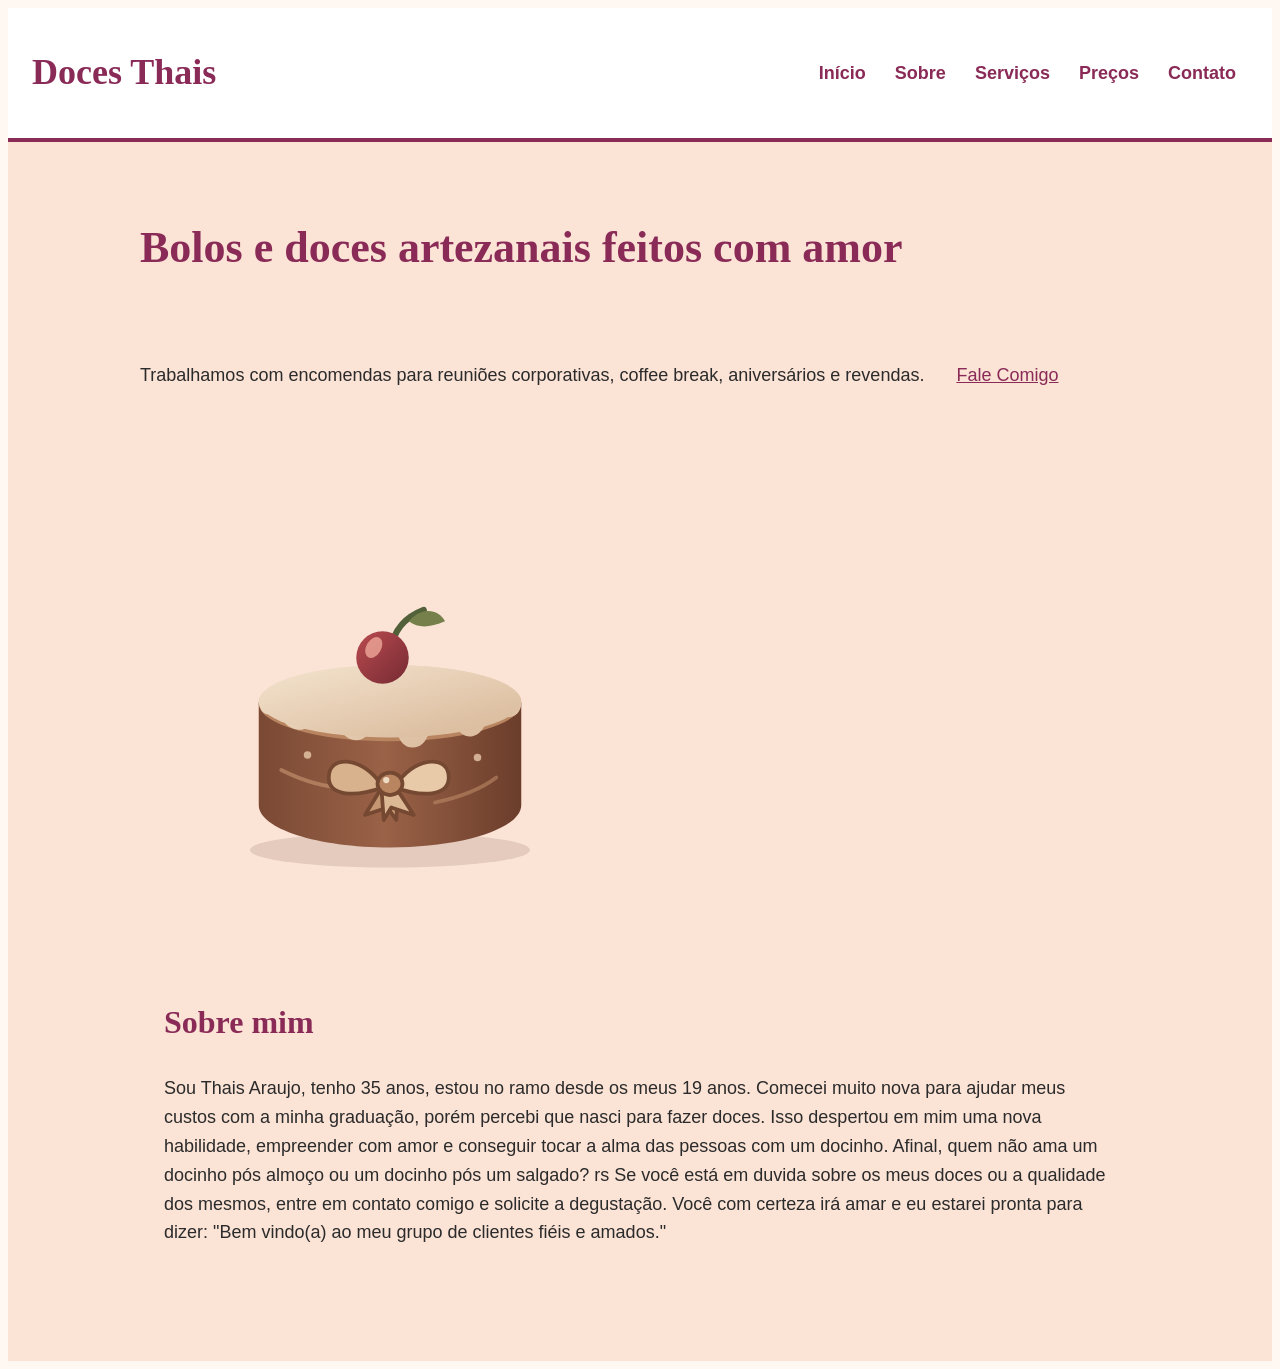
==== doces_Thais.html @ 459a383b "Criação do meu site de doces" ====
<!DOCTYPE html>
<html lang="pt-br">
<head>
    <meta charset="UTF-8">
    <meta name="viewport" content="width=device-width, initial-scale=1.0">
    <title>Document</title>
    <link rel="stylesheet"
    href="style2.css">
</head>
<body>
    <header>
        <h1>Doces Thais</h1>
        <nav>
            <a href="inicio">Início</a>
            <a href="sobre">Sobre</a>
            <a href="serviços">Serviços</a>
            <a href="preços">Preços</a>
            <a href="contato">Contato</a>

        </nav>
    </header>
    <main>
        <section id="inicio" class="banner">
            <div class="conteudo">
                <div class="banner-texto">
                </div>
                <h1>Bolos e doces artezanais feitos com amor</h1>
                <p>Trabalhamos com encomendas para reuniões corporativas, coffee break, aniversários e revendas.</p>
                <a class="botao" href="#contato">Fale Comigo</a>
                <div class="banner-imagem">
                    <img src="assets/bolo-marrom.svg" alt="Bolo Marrom" width="500" height="300" loading="lazy">
                    

<section id="sobre">
<div class="conteudo"></div>
<h2>Sobre mim</h2>
<p>
    Sou Thais Araujo, tenho 35 anos, estou no ramo desde os meus 19 anos. Comecei muito nova para ajudar meus custos com a minha graduação, porém percebi que nasci para fazer doces. Isso despertou em mim uma nova habilidade, empreender com amor e conseguir tocar a alma das pessoas com um docinho. Afinal, quem não ama um docinho pós almoço ou um docinho pós um salgado? rs Se você está em duvida sobre os meus doces ou a qualidade dos mesmos, entre em contato comigo e solicite a degustação. Você com certeza irá amar e eu estarei pronta para dizer: "Bem vindo(a) ao meu grupo de clientes fiéis e amados."
</p>
</section>  



                </div>
            </div>



        </section>



    </main>
</body>
</html>
---- style2.css ----
body {
            margin: 2;
            font-family: Arial, Helvetica, sans-serif;
            font-size: 18px;
            line-height: 1.6;
            color: #2b2b2b;
            background-color: #fff7f2;
        }

        h1, h2, h3, .logo {
            font-family: Georgia, "Times New Roman", serif;
            color: #8a2b57;
        }

        h2 {
            font-size: 32px;
            margin-top: 0;
        }

        a {
            color: #8a2b57;
        }

        img {
            max-width: 100%;   /* a imagem nunca passa da largura da tela */
            height: auto;
        }

        section {
            padding: 48px 24px;
        }

        /* guarda o conteúdo num bloco centralizado */
        .conteudo {
            max-width: 1000px;
            margin: 0 auto;
        }

        /* ---------- AULA 5: classes do topo e do banner ---------- */
        header {
            background-color: #ffffff;
            border-bottom: 4px solid #8a2b57;
            padding: 12px 24px;
            display: flex;
            flex-wrap: wrap;
            justify-content: space-between;
            align-items: center;
            gap: 8px;
        }

        .logo {
            font-size: 28px;
            font-weight: bold;
            margin: 0;
        }

        nav a {
            display: inline-block;
            padding: 8px 12px;
            text-decoration: none;
            font-weight: bold;
        }

        nav a:hover {
            background-color: #8a2b57;
            color: #ffffff;
        }

        .banner {
            background-color: #fbe3d6;
        }

        .banner .conteudo {
            display: flex;
            flex-wrap: wrap;
            align-items: center;
            gap: 32px;
        }

        .banner-texto {
            flex: 1 1 320px;
        }

        .banner-imagem {
            flex: 1 1 320px;
        }

        .banner h1 {
            font-size: 44px;
            line-height: 1.2;
            margin-top: 0;
        }
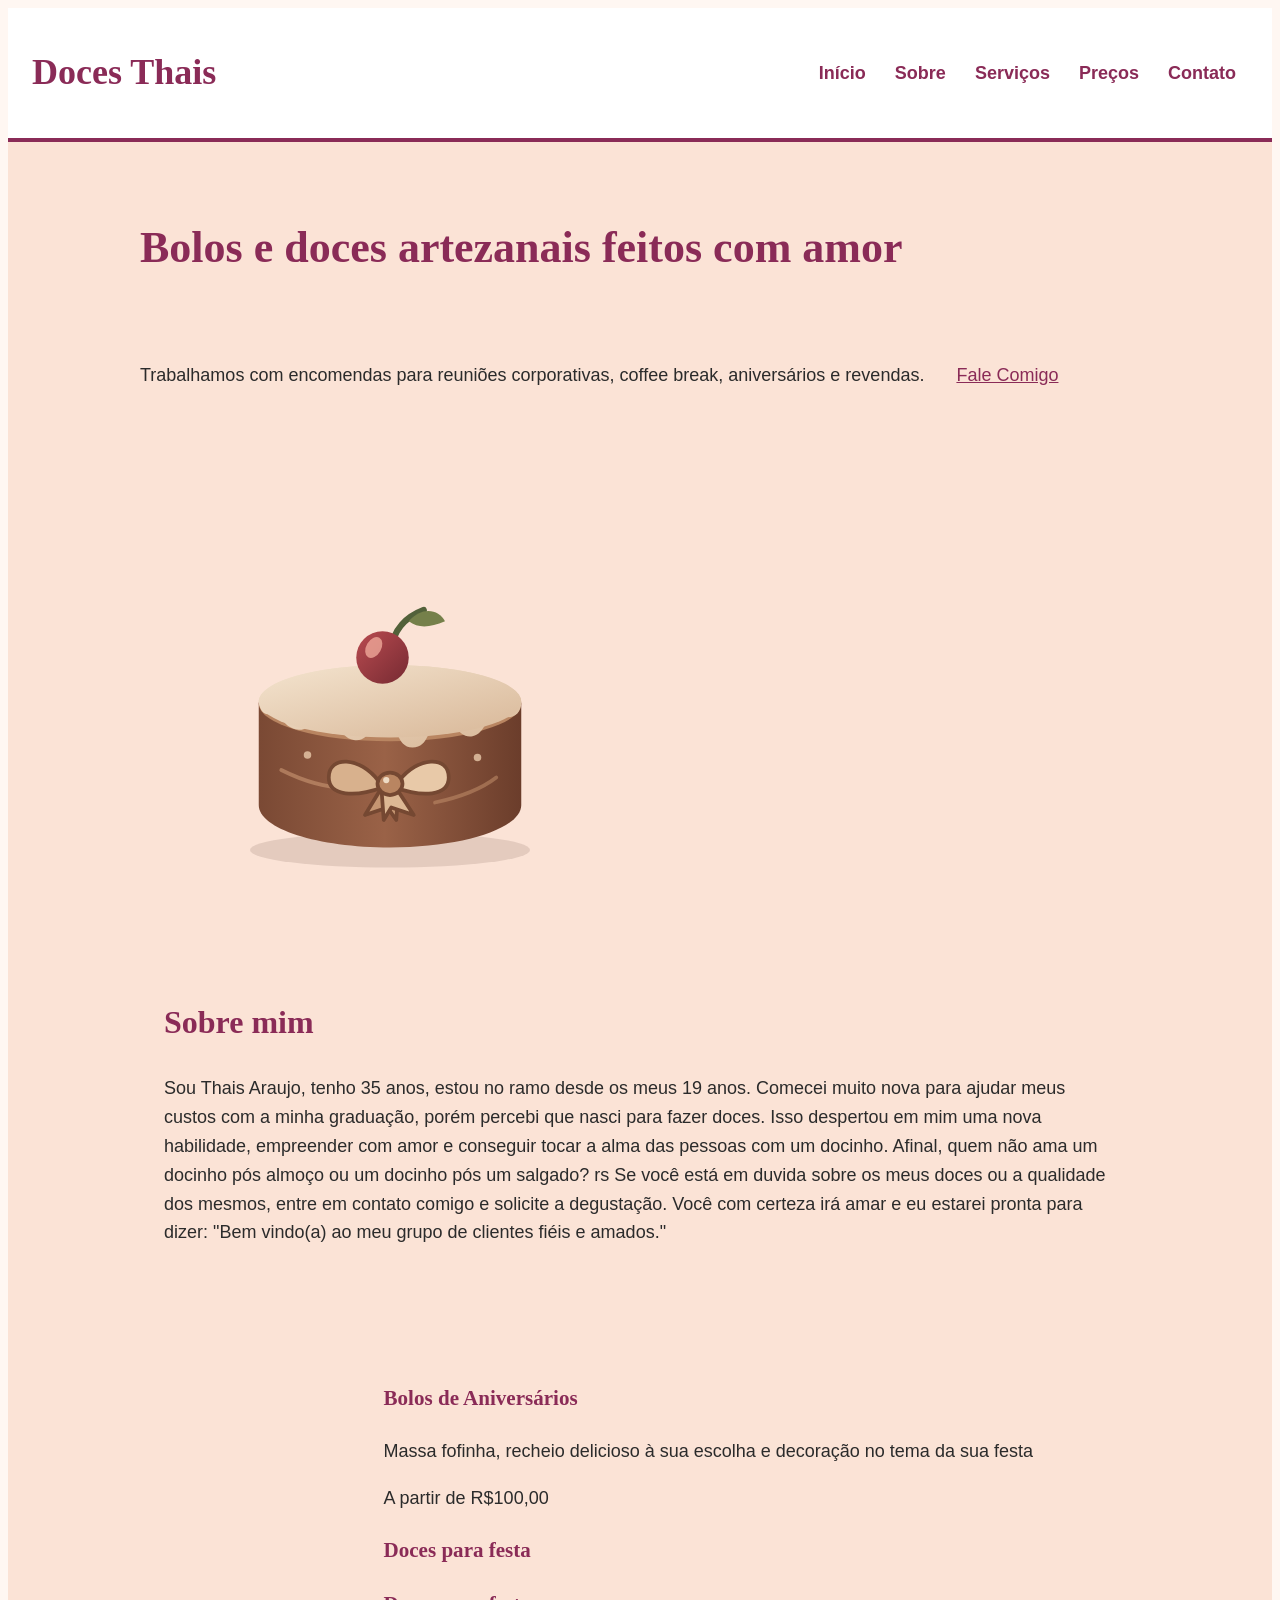
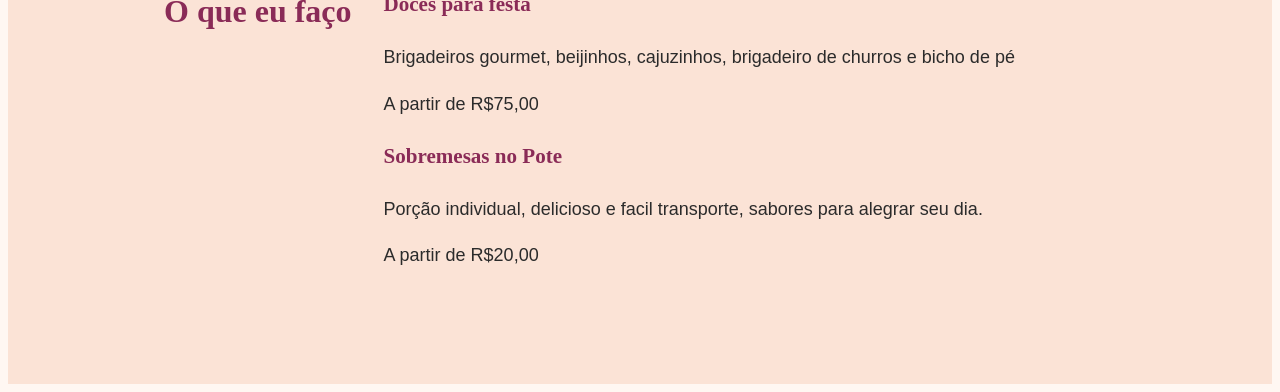
==== commit 510c5e2d: "feat serviços e conteudo" ====
--- a/doces_Thais.html
+++ b/doces_Thais.html
@@ -38,7 +38,34 @@
     Sou Thais Araujo, tenho 35 anos, estou no ramo desde os meus 19 anos. Comecei muito nova para ajudar meus custos com a minha graduação, porém percebi que nasci para fazer doces. Isso despertou em mim uma nova habilidade, empreender com amor e conseguir tocar a alma das pessoas com um docinho. Afinal, quem não ama um docinho pós almoço ou um docinho pós um salgado? rs Se você está em duvida sobre os meus doces ou a qualidade dos mesmos, entre em contato comigo e solicite a degustação. Você com certeza irá amar e eu estarei pronta para dizer: "Bem vindo(a) ao meu grupo de clientes fiéis e amados."
 </p>
 </section>  
+<section id="serviços">
+    <div class="conteudo">
+        <h2>O que eu faço</h2>
+        <div class="cards">
+            <article class="card">
+                <h3>Bolos de Aniversários</h3>
+                <p>Massa fofinha, recheio delicioso à sua escolha e decoração no tema da sua festa</p>
+                <p class="card-preco">A partir de R$100,00</p>
+                <h3>Doces para festa</h3>
+            </article>
+            <article class="card">
+                <h3>Doces para festa</h3>
+                <p>Brigadeiros gourmet, beijinhos, cajuzinhos, brigadeiro de churros e bicho de pé</p>
+                <p class="card-preco">A partir de R$75,00</p>
+            </article>
+            <article class="card">
+                <h3>Sobremesas no Pote</h3>
+                <p>Porção individual, delicioso e facil transporte, sabores para alegrar seu dia.</p>
+                <p class="card-preco">A partir de R$20,00</p>
+            </article>
+        </div>
 
+
+
+
+
+
+    </div>
 
 
                 </div>
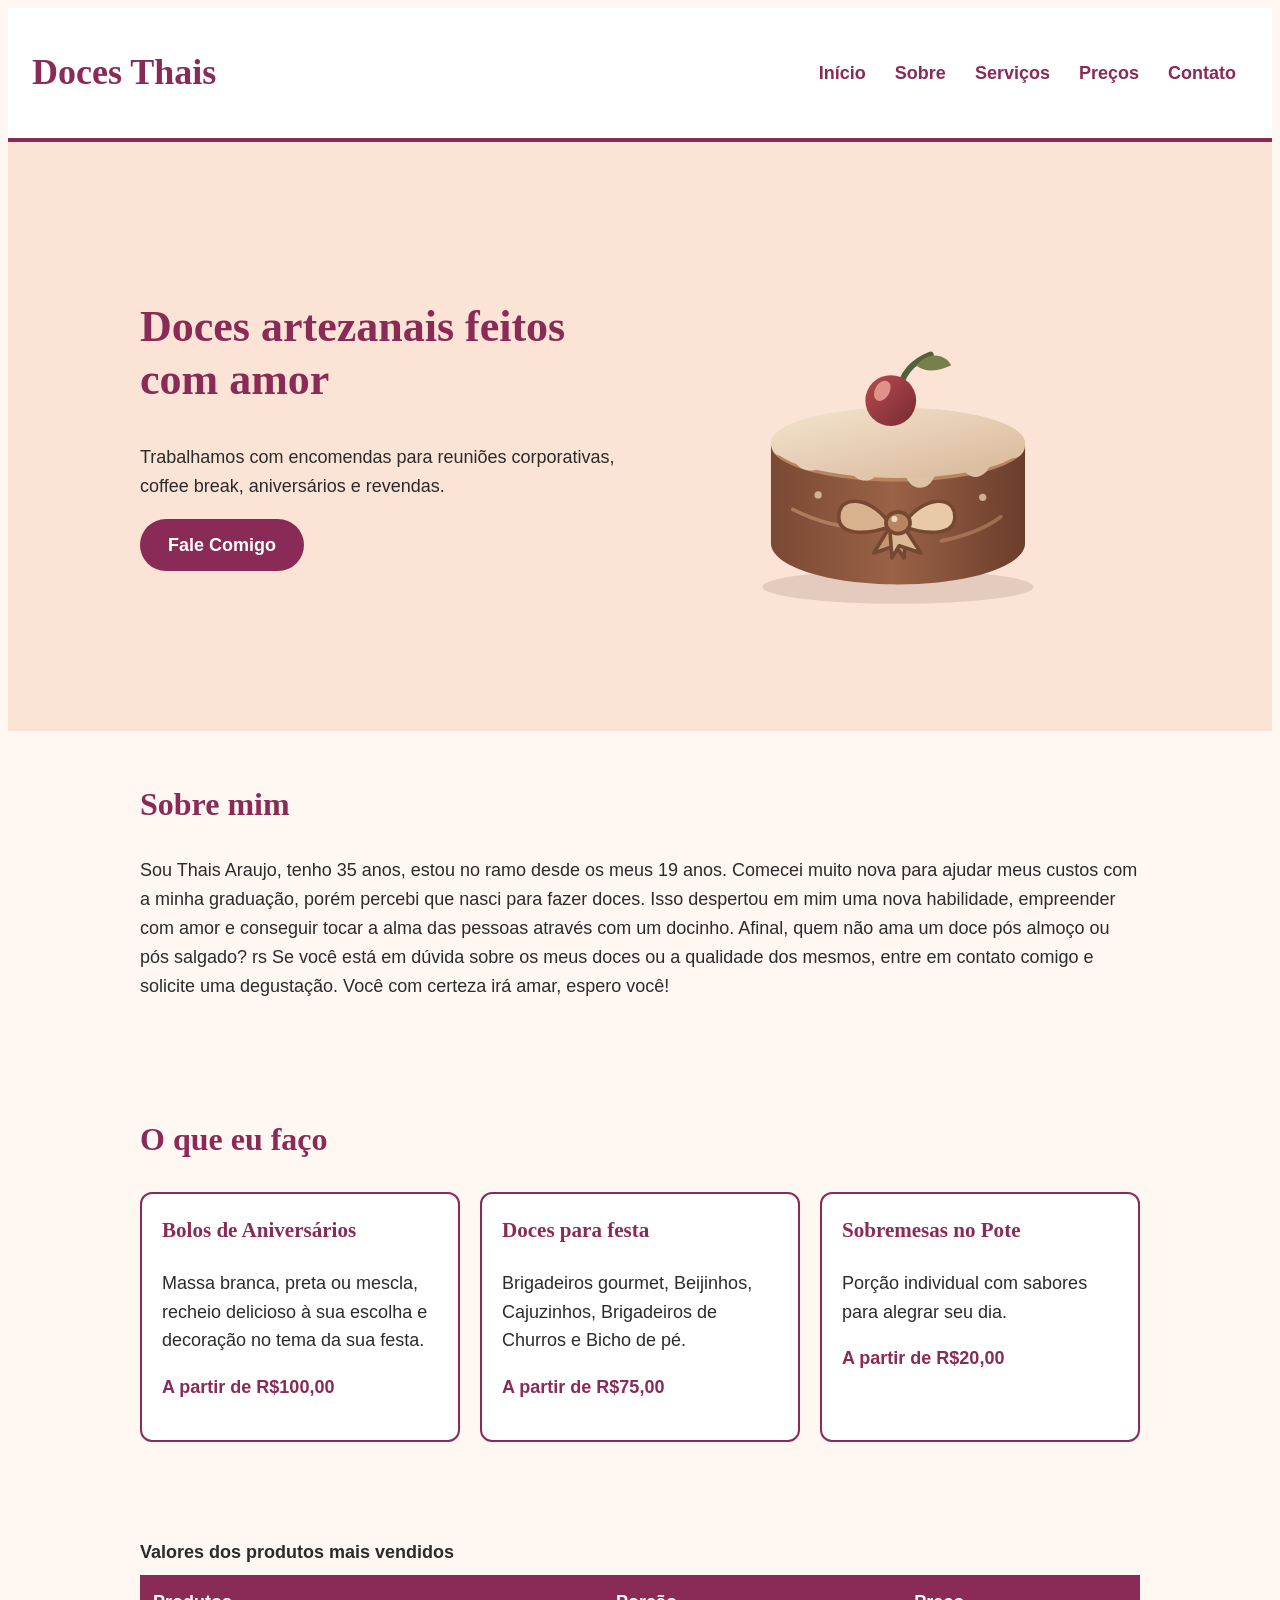
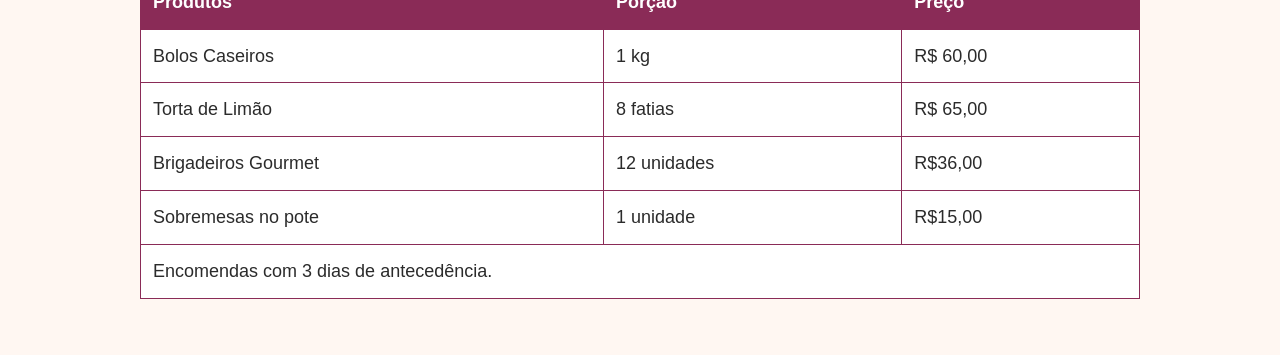
==== commit 4c5ca7dd: "feat colorir e inclusão de tabelas" ====
--- a/doces_Thais.html
+++ b/doces_Thais.html
@@ -23,60 +23,90 @@
         <section id="inicio" class="banner">
             <div class="conteudo">
                 <div class="banner-texto">
+                    <h1>Doces artezanais feitos com amor</h1>
+                    <p>Trabalhamos com encomendas para reuniões corporativas, coffee break, aniversários e revendas.</p>
+                    <a class="botao" href="#contato">Fale Comigo</a>
                 </div>
-                <h1>Bolos e doces artezanais feitos com amor</h1>
-                <p>Trabalhamos com encomendas para reuniões corporativas, coffee break, aniversários e revendas.</p>
-                <a class="botao" href="#contato">Fale Comigo</a>
                 <div class="banner-imagem">
                     <img src="assets/bolo-marrom.svg" alt="Bolo Marrom" width="500" height="300" loading="lazy">
-                    
+                </div>
+            </div>    
+        </section>
 
-<section id="sobre">
-<div class="conteudo"></div>
-<h2>Sobre mim</h2>
-<p>
-    Sou Thais Araujo, tenho 35 anos, estou no ramo desde os meus 19 anos. Comecei muito nova para ajudar meus custos com a minha graduação, porém percebi que nasci para fazer doces. Isso despertou em mim uma nova habilidade, empreender com amor e conseguir tocar a alma das pessoas com um docinho. Afinal, quem não ama um docinho pós almoço ou um docinho pós um salgado? rs Se você está em duvida sobre os meus doces ou a qualidade dos mesmos, entre em contato comigo e solicite a degustação. Você com certeza irá amar e eu estarei pronta para dizer: "Bem vindo(a) ao meu grupo de clientes fiéis e amados."
-</p>
-</section>  
-<section id="serviços">
-    <div class="conteudo">
-        <h2>O que eu faço</h2>
-        <div class="cards">
-            <article class="card">
-                <h3>Bolos de Aniversários</h3>
-                <p>Massa fofinha, recheio delicioso à sua escolha e decoração no tema da sua festa</p>
-                <p class="card-preco">A partir de R$100,00</p>
-                <h3>Doces para festa</h3>
-            </article>
-            <article class="card">
-                <h3>Doces para festa</h3>
-                <p>Brigadeiros gourmet, beijinhos, cajuzinhos, brigadeiro de churros e bicho de pé</p>
-                <p class="card-preco">A partir de R$75,00</p>
-            </article>
-            <article class="card">
-                <h3>Sobremesas no Pote</h3>
-                <p>Porção individual, delicioso e facil transporte, sabores para alegrar seu dia.</p>
-                <p class="card-preco">A partir de R$20,00</p>
-            </article>
-        </div>
+        <section id="sobre">
+            <div class="conteudo">
+                <h2>Sobre mim</h2>
+                <p>
+                    Sou Thais Araujo, tenho 35 anos, estou no ramo desde os meus 19 anos. Comecei muito nova para ajudar meus custos com a minha graduação, porém percebi que nasci para fazer doces. Isso despertou em mim uma nova habilidade, empreender com amor e conseguir tocar a alma das pessoas através com um docinho. Afinal, quem não ama um doce pós almoço ou pós salgado? rs Se você está em dúvida sobre os meus doces ou a qualidade dos mesmos, entre em contato comigo e solicite uma degustação. Você com certeza irá amar, espero você!
+                </p>
+            </div>
+        </section>  
+        <section id="serviços">
+            <div class="conteudo">
+                <h2>O que eu faço</h2>
+                <div class="cards">
 
+                    <article class="card">
+                        <h3>Bolos de Aniversários</h3>
+                        <p>Massa branca, preta ou mescla, recheio delicioso à sua escolha e decoração no tema da sua festa.</p>
+                        <p class="card-preco">A partir de R$100,00</p>
+                    </article>
 
+                    <article class="card">
+                        <h3>Doces para festa</h3>
+                        <p>Brigadeiros gourmet, Beijinhos, Cajuzinhos, Brigadeiros de Churros e Bicho de pé.</p>
+                        <p class="card-preco">A partir de R$75,00</p>
+                    </article>
 
-
-
-
-    </div>
-
-
+                    <article class="card">
+                        <h3>Sobremesas no Pote</h3>
+                        <p>Porção individual com sabores para alegrar seu dia.</p>
+                        <p class="card-preco">A partir de R$20,00</p>
+                    </article>
                 </div>
             </div>
-
-
-
         </section>
-
-
-
+        <section id="precos">
+            <div class="conteudo">
+                <table class="tabela">
+                    <caption>Valores dos produtos mais vendidos</caption>
+                    <thead>
+                        <tr>
+                            <th scope="col">Produtos</th>
+                            <th scope="col">Porção</th>
+                            <th scope="col">Preço</th>
+                        </tr>
+                    </thead>
+                    <tbody>
+                        <tr>
+                            <td>Bolos Caseiros</td>
+                            <td>1 kg</td>
+                            <td>R$ 60,00</td>
+                        </tr>
+                        <tr>
+                            <td>Torta de Limão</td>
+                            <td>8 fatias</td>
+                            <td>R$ 65,00</td>
+                        </tr>
+                        <tr>
+                            <td>Brigadeiros Gourmet</td>
+                            <td>12 unidades</td>
+                            <td>R$36,00</td>
+                        </tr>
+                        <tr>
+                            <td>Sobremesas no pote</td>
+                            <td>1 unidade</td>
+                            <td>R$15,00</td>
+                        </tr>
+                    </tbody>
+                    <tfoot>
+                        <tr>
+                            <td colspan="3">Encomendas com 3 dias de antecedência.</td>
+                        </tr>
+                    </tfoot>
+                </table>
+            </div>
+        </section>
     </main>
 </body>
 </html>
--- a/style2.css
+++ b/style2.css
@@ -89,4 +89,76 @@
             font-size: 44px;
             line-height: 1.2;
             margin-top: 0;
+        }
+        .botao {
+            display: inline-block;
+            background-color: #8a2b57;
+            color: #ffffff;
+            padding: 12px 28px;
+            border-radius: 30px;
+            text-decoration: none;
+            font-weight: bold;
+            border: none;
+            font-size: 18px;
+            cursor: pointer;
+        }
+
+        .botao:hover {
+            background-color: #5e1a3b;
+        }
+
+        .cards {
+            display: flex;
+            flex-wrap: wrap;
+            gap: 20px;
+        }
+
+        .card {
+            flex: 1 1 250px;
+            background-color: #ffffff;
+            border: 2px solid #8a2b57;
+            border-radius: 12px;
+            padding: 20px;
+        }
+
+        .card h3 {
+            margin-top: 0;
+        }
+
+        .card-preco {
+            font-weight: bold;
+            color: #8a2b57;
+        }
+
+        /* ---------- AULA 6: tabela de preços ---------- */
+        .tabela {
+            width: 100%;
+            border-collapse: collapse;
+            background-color: #ffffff;
+        }
+
+        .tabela th {
+            background-color: #8a2b57;
+            color: #ffffff;
+            text-align: left;
+        }
+
+        .tabela th,
+        .tabela td {
+            padding: 12px;
+            border: 1px solid #8a2b57;
+        }
+
+        .tabela td:last-child {
+            white-space: nowrap;   /* o preço não quebra de linha */
+        }
+
+        .tabela tbody tr:hover {
+            background-color: #fbe3d6;
+        }
+
+        .tabela caption {
+            text-align: left;
+            padding-bottom: 8px;
+            font-weight: bold;
         }
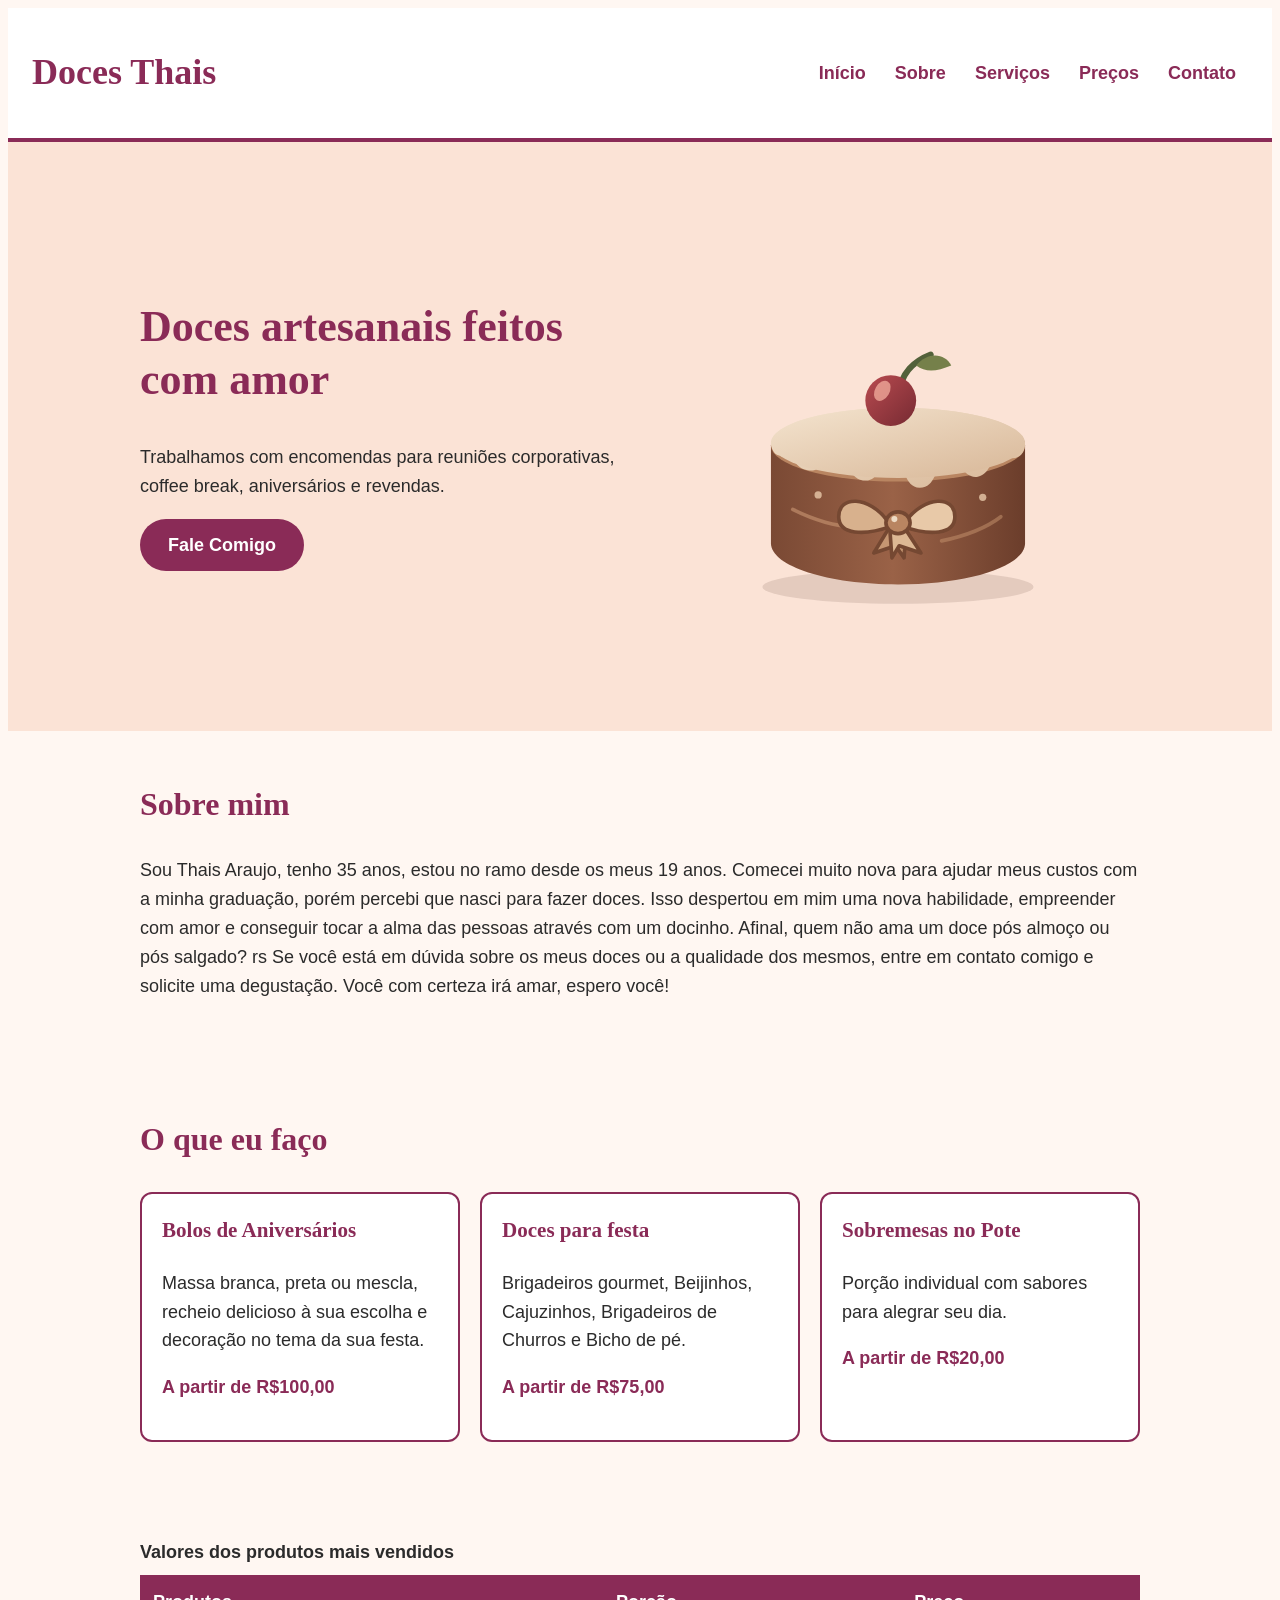
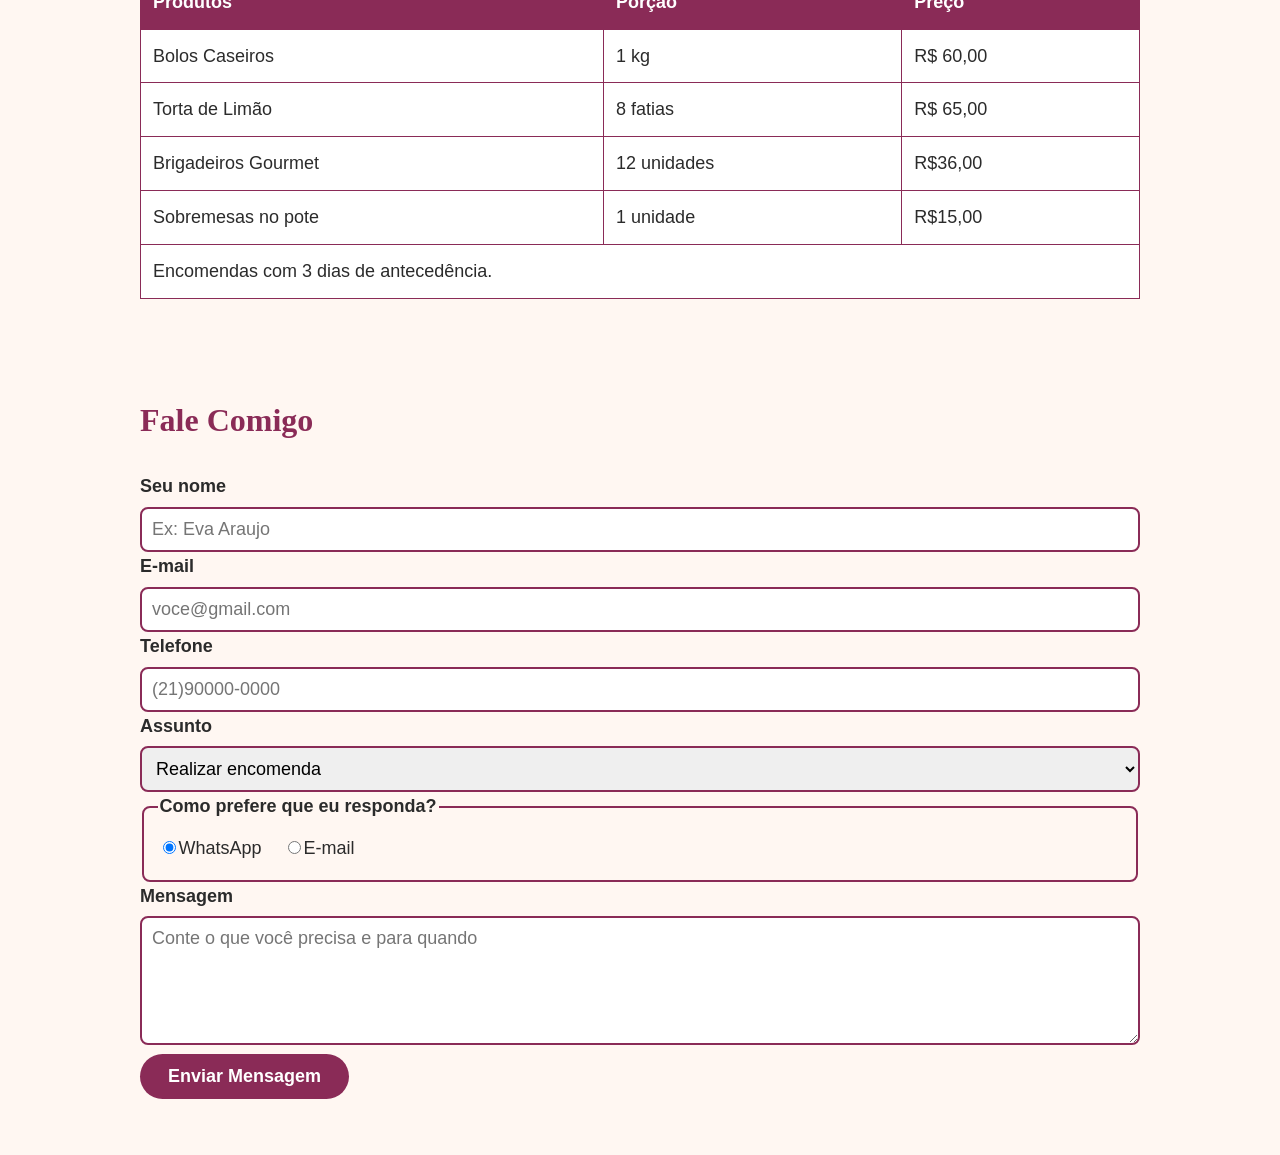
==== commit 64121fad: "add formulário para contato" ====
--- a/doces_Thais.html
+++ b/doces_Thais.html
@@ -23,7 +23,7 @@
         <section id="inicio" class="banner">
             <div class="conteudo">
                 <div class="banner-texto">
-                    <h1>Doces artezanais feitos com amor</h1>
+                    <h1>Doces artesanais feitos com amor</h1>
                     <p>Trabalhamos com encomendas para reuniões corporativas, coffee break, aniversários e revendas.</p>
                     <a class="botao" href="#contato">Fale Comigo</a>
                 </div>
@@ -107,6 +107,51 @@
                 </table>
             </div>
         </section>
+        <section id="contato">
+            <div class="conteudo">
+                <h2>Fale Comigo</h2>
+                <form action="#" method="get">
+                    <div class="campo">
+                        <label for="nome">Seu nome</label>
+                        <input type="text" id="nome" name="nome" placeholder="Ex: Eva Araujo" required>
+                    </div>
+
+                    <div class="campo">
+                        <label for="email">E-mail</label>
+                        <input type="email" id="email" name="email" placeholder="voce@gmail.com" required>
+                    </div>
+
+                    <div class="campo">
+                        <label for="telefone">Telefone</label>
+                        <input type="tel" id="telefone" name="telefone" placeholder="(21)90000-0000">
+                    </div>
+
+                    <div class="campo">
+                        <label for="assunto">Assunto</label>
+                        <select id="assunto" name="assunto">
+                            <option value="encomenda">Realizar encomenda</option>
+                            <option value="orcamento">Solicitar orçamento</option>
+                            <option value="duvida">Tirar dúvidas</option>
+                        </select>                                
+                    </div>
+
+                    <div>
+                        <fieldset class="campo">
+                            <legend>Como prefere que eu responda?</legend>
+                            <label class="opcao"><input type="radio" name="resposta" value="WhatsApp" checked>WhatsApp</label>
+                            <label class="opcao"><input type="radio" name="resposta" value="email">E-mail</label>
+                        </fieldset>
+                    </div>
+
+                    <div class="campo">
+                        <label for="mensagem">Mensagem</label>
+                        <textarea id="mensagem" name="mensagem" rows="5" placeholder="Conte o que você precisa e para quando"></textarea>
+                    </div>
+
+                    <button type="submit" class="botao">Enviar Mensagem</button>
+                </form>
+            </div>
+        </section>
     </main>
 </body>
 </html>
--- a/style2.css
+++ b/style2.css
@@ -154,11 +154,68 @@
         }
 
         .tabela tbody tr:hover {
-            background-color: #fbe3d6;
+            background-color: #fbede6;
         }
 
         .tabela caption {
             text-align: left;
             padding-bottom: 8px;
             font-weight: bold;
-        }+        }
+        {
+            margin-bottom: 20px;
+        }
+
+        .campo label,
+        legend {
+            display: block;
+            font-weight: bold;
+            margin-bottom: 6px;
+        }
+
+        .campo input[type="text"],
+        .campo input[type="email"],
+        .campo input[type="tel"],
+        .campo select,
+        .campo textarea {
+            width: 100%;
+            box-sizing: border-box;
+            padding: 10px;
+            font-size: 18px;
+            border: 2px solid #8a2b57;
+            border-radius: 8px;
+            font-family: Arial, Helvetica, sans-serif;
+        }
+
+        fieldset {
+            border: 2px solid #8a2b57;
+            border-radius: 8px;
+        }
+
+        .campo label.opcao {
+            display: inline-block;
+            font-weight: normal;
+            margin-right: 16px;
+        }
+
+        /* contorno visível para quem navega só com a tecla Tab */
+        a:focus,
+        input:focus,
+        select:focus,
+        textarea:focus,
+        button:focus {
+            outline: 4px solid #1b4dd8;
+            outline-offset: 2px;
+        }
+
+        /* ---------- rodapé ---------- */
+        footer {
+            background-color: #8a2b57;
+            color: #ffffff;
+            text-align: center;
+            padding: 20px 24px;
+        }
+
+        footer p {
+            margin: 0;
+        }
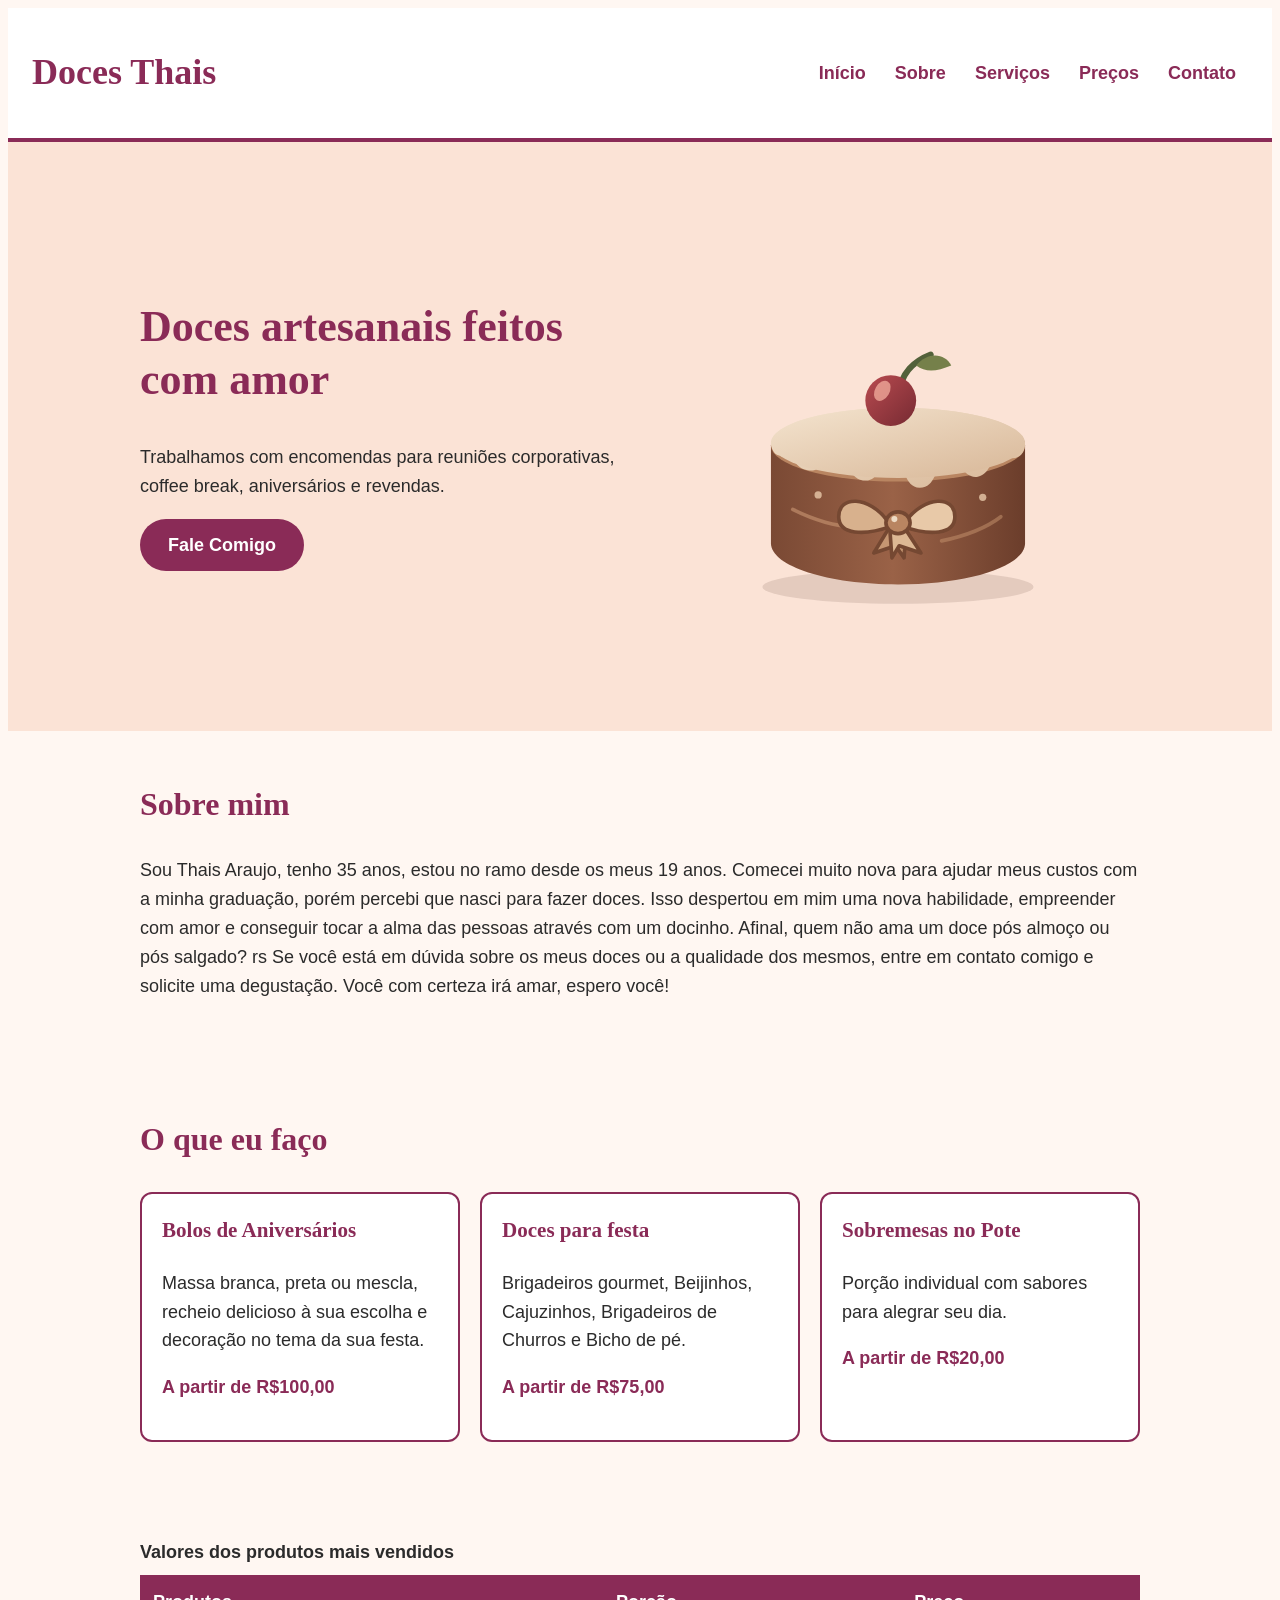
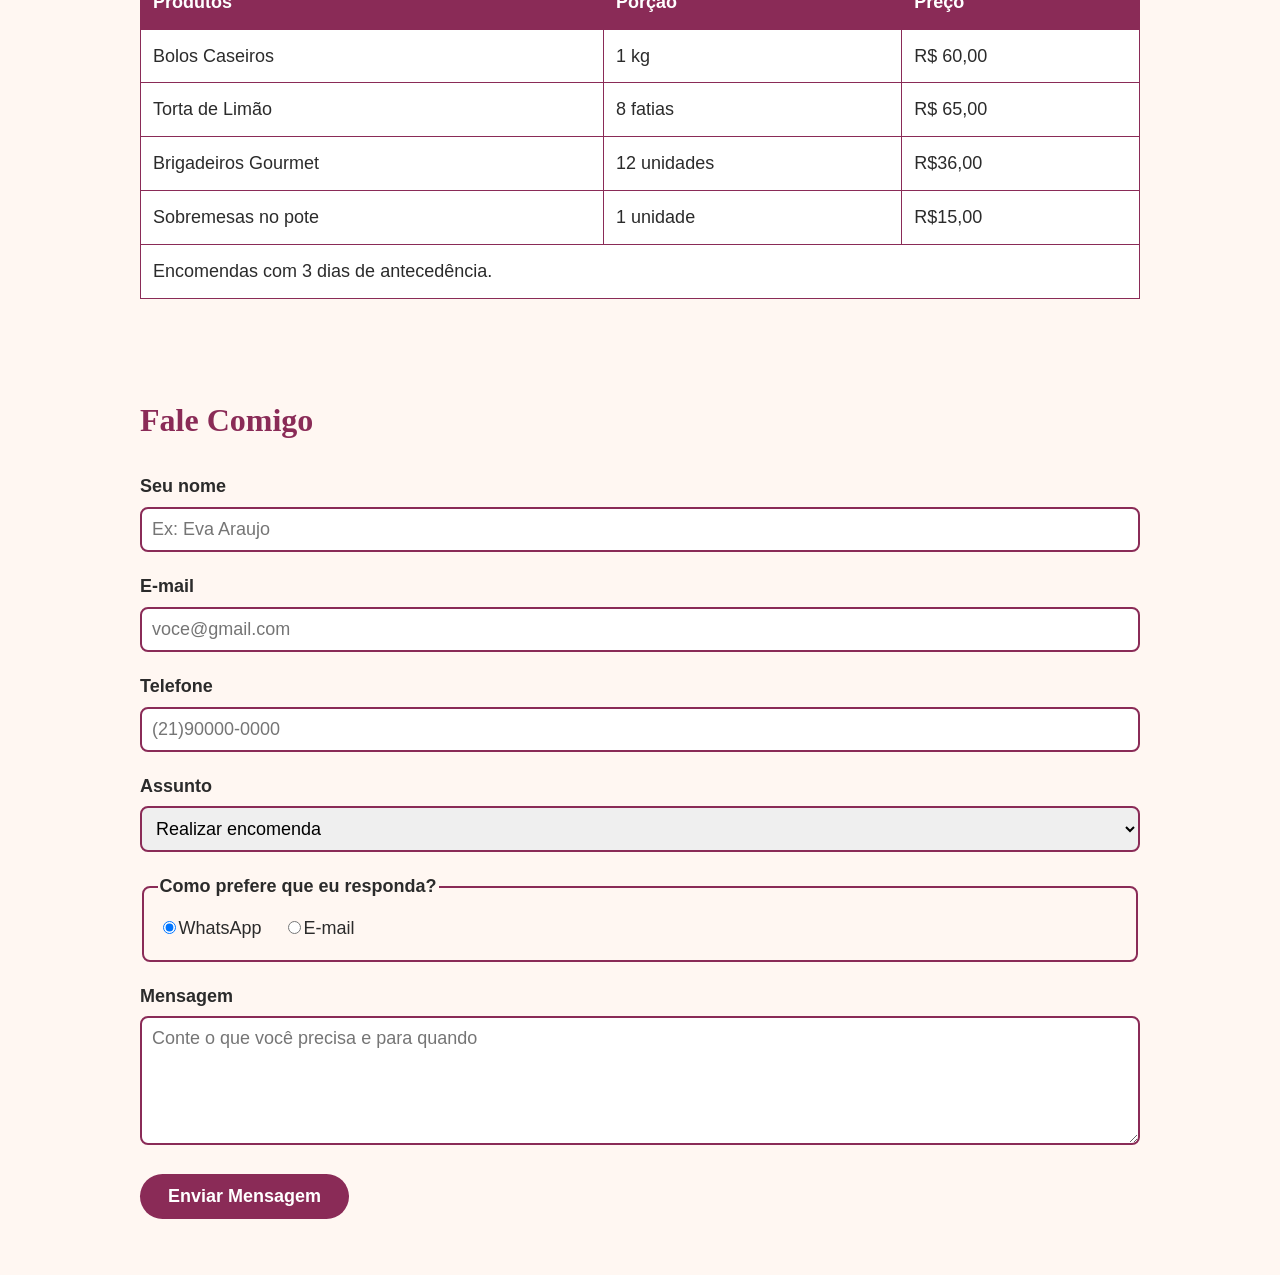
==== commit 51d61604: "input para impedir letras e caracteres" ====
--- a/doces_Thais.html
+++ b/doces_Thais.html
@@ -154,4 +154,19 @@
         </section>
     </main>
 </body>
+<script>
+function mascaraTelefone(input) {
+  let valor = input.value;
+
+  // 1. Remove tudo que NÃO for dígito (impede letras e símbolos)
+  valor = valor.replace(/\D/g, '');
+
+  // 2. Aplica a formatação do telefone: (XX)XXXXX-XXXX
+  valor = valor.replace(/^(\d{2})(\d)/g, '($1)$2');
+  valor = valor.replace(/(\d{5})(\d)/, '$1-$2');
+
+  // Atualiza o valor do campo
+  input.value = valor;
+}
+</script>
 </html>
--- a/style2.css
+++ b/style2.css
@@ -36,6 +36,7 @@
             margin: 0 auto;
         }
 
+       
         /* ---------- AULA 5: classes do topo e do banner ---------- */
         header {
             background-color: #ffffff;
@@ -162,7 +163,7 @@
             padding-bottom: 8px;
             font-weight: bold;
         }
-        {
+        .campo {
             margin-bottom: 20px;
         }
 
@@ -219,3 +220,27 @@
         footer p {
             margin: 0;
         }
+/* ---------- AULA 8: responsivo (telas até 700 px) ---------- */
+        @media (max-width: 700px) {
+            body {
+                font-size: 17px;
+            }
+
+            .banner h1 {
+                font-size: 34px;
+            }
+
+            h2 {
+                font-size: 28px;
+            }
+
+            section {
+                padding: 32px 16px;
+            }
+
+            .tabela th,
+            .tabela td {
+                padding: 8px;
+            }
+        }
+        
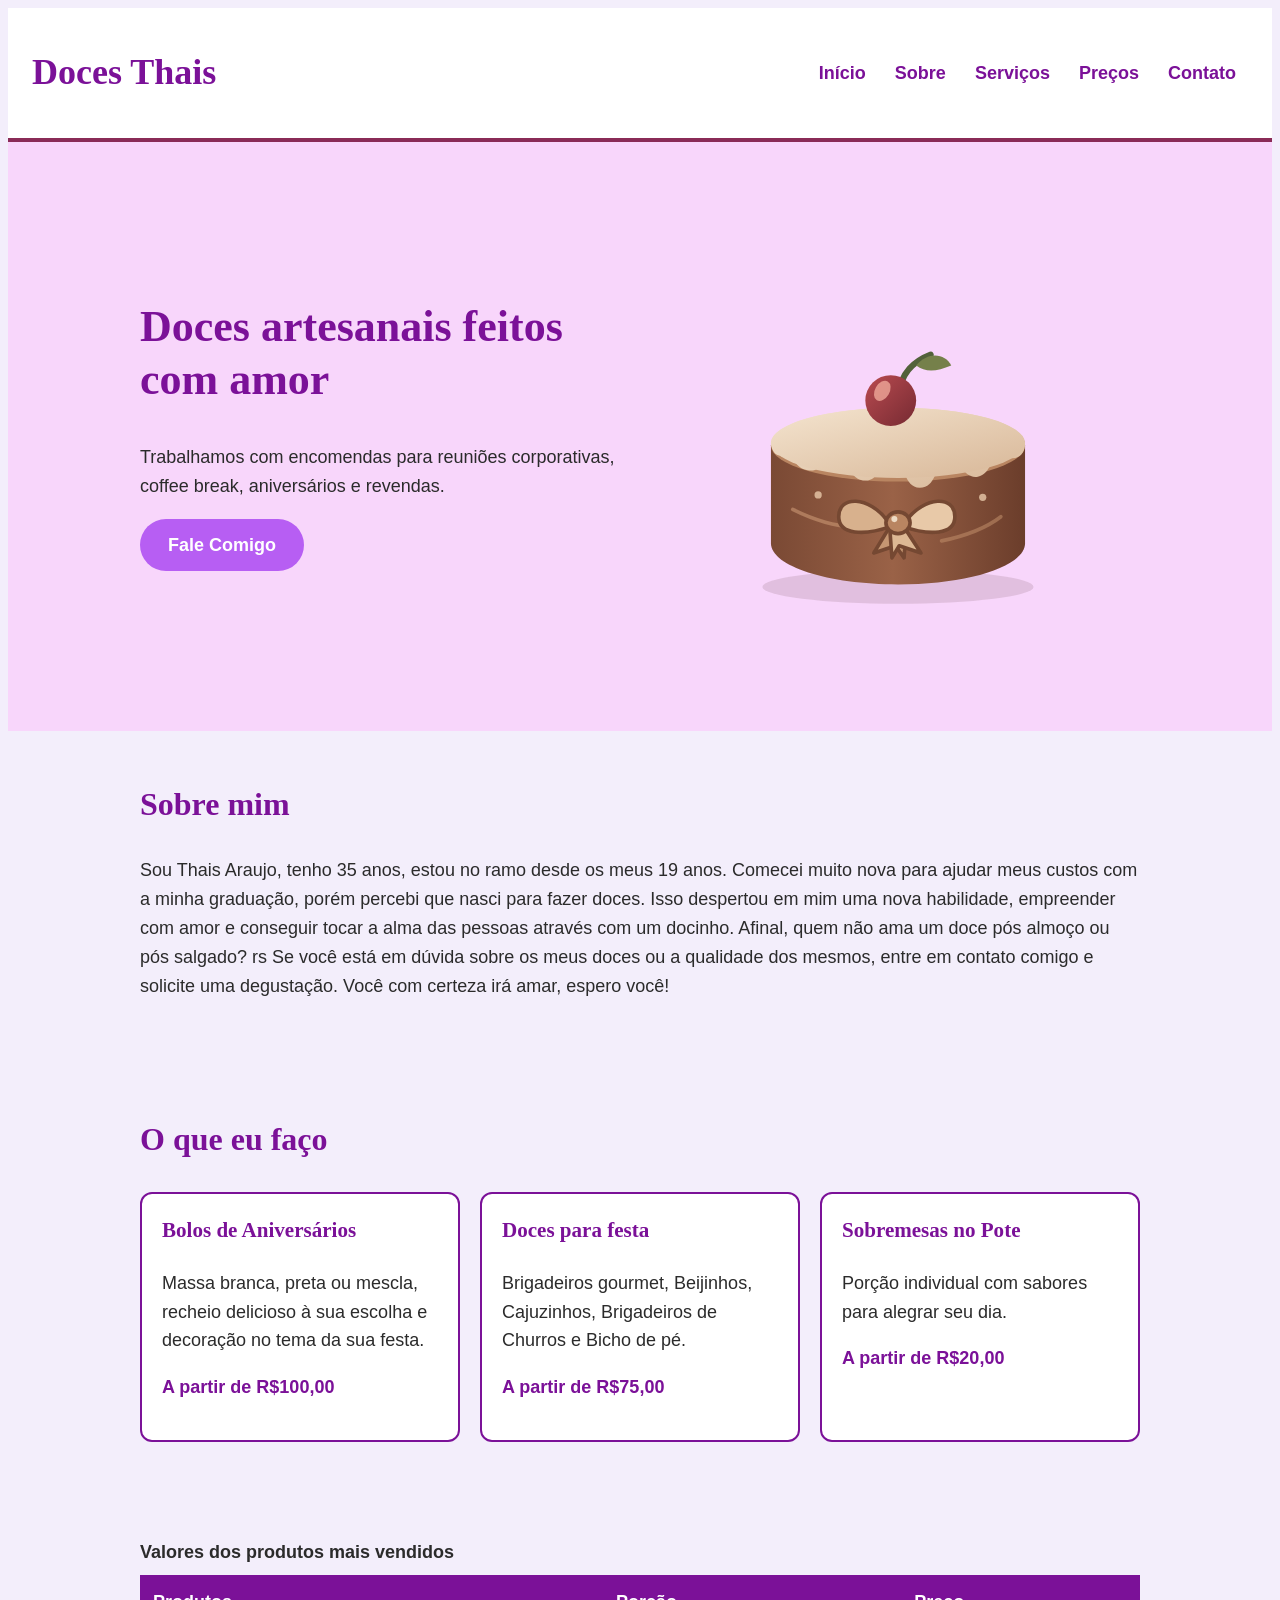
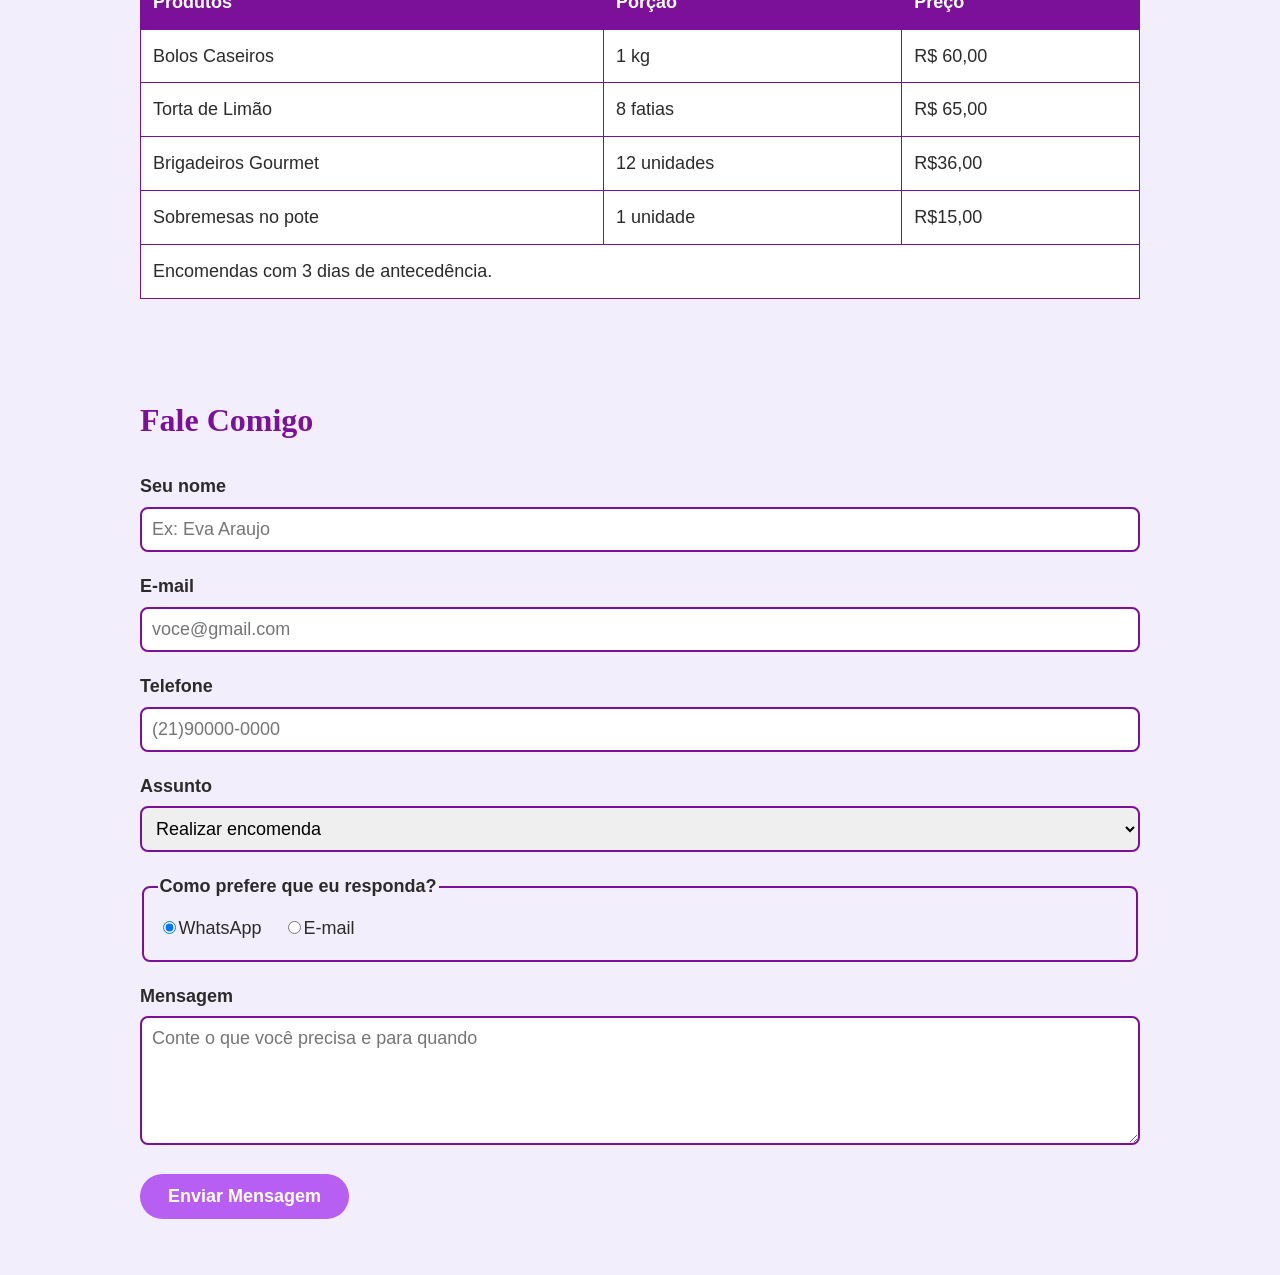
==== commit 345c5095: "site com a coloração roxa e bloqueio de letras no telefone" ====
--- a/doces_Thais.html
+++ b/doces_Thais.html
@@ -1,12 +1,13 @@
 <!DOCTYPE html>
 <html lang="pt-br">
+
 <head>
     <meta charset="UTF-8">
     <meta name="viewport" content="width=device-width, initial-scale=1.0">
     <title>Document</title>
-    <link rel="stylesheet"
-    href="style2.css">
+    <link rel="stylesheet" href="style2.css">
 </head>
+
 <body>
     <header>
         <h1>Doces Thais</h1>
@@ -30,17 +31,22 @@
                 <div class="banner-imagem">
                     <img src="assets/bolo-marrom.svg" alt="Bolo Marrom" width="500" height="300" loading="lazy">
                 </div>
-            </div>    
+            </div>
         </section>
 
         <section id="sobre">
             <div class="conteudo">
                 <h2>Sobre mim</h2>
                 <p>
-                    Sou Thais Araujo, tenho 35 anos, estou no ramo desde os meus 19 anos. Comecei muito nova para ajudar meus custos com a minha graduação, porém percebi que nasci para fazer doces. Isso despertou em mim uma nova habilidade, empreender com amor e conseguir tocar a alma das pessoas através com um docinho. Afinal, quem não ama um doce pós almoço ou pós salgado? rs Se você está em dúvida sobre os meus doces ou a qualidade dos mesmos, entre em contato comigo e solicite uma degustação. Você com certeza irá amar, espero você!
+                    Sou Thais Araujo, tenho 35 anos, estou no ramo desde os meus 19 anos. Comecei muito nova para ajudar
+                    meus custos com a minha graduação, porém percebi que nasci para fazer doces. Isso despertou em mim
+                    uma nova habilidade, empreender com amor e conseguir tocar a alma das pessoas através com um
+                    docinho. Afinal, quem não ama um doce pós almoço ou pós salgado? rs Se você está em dúvida sobre os
+                    meus doces ou a qualidade dos mesmos, entre em contato comigo e solicite uma degustação. Você com
+                    certeza irá amar, espero você!
                 </p>
             </div>
-        </section>  
+        </section>
         <section id="serviços">
             <div class="conteudo">
                 <h2>O que eu faço</h2>
@@ -48,7 +54,8 @@
 
                     <article class="card">
                         <h3>Bolos de Aniversários</h3>
-                        <p>Massa branca, preta ou mescla, recheio delicioso à sua escolha e decoração no tema da sua festa.</p>
+                        <p>Massa branca, preta ou mescla, recheio delicioso à sua escolha e decoração no tema da sua
+                            festa.</p>
                         <p class="card-preco">A partir de R$100,00</p>
                     </article>
 
@@ -132,20 +139,22 @@
                             <option value="encomenda">Realizar encomenda</option>
                             <option value="orcamento">Solicitar orçamento</option>
                             <option value="duvida">Tirar dúvidas</option>
-                        </select>                                
+                        </select>
                     </div>
 
                     <div>
                         <fieldset class="campo">
                             <legend>Como prefere que eu responda?</legend>
-                            <label class="opcao"><input type="radio" name="resposta" value="WhatsApp" checked>WhatsApp</label>
+                            <label class="opcao"><input type="radio" name="resposta" value="WhatsApp"
+                                    checked>WhatsApp</label>
                             <label class="opcao"><input type="radio" name="resposta" value="email">E-mail</label>
                         </fieldset>
                     </div>
 
                     <div class="campo">
                         <label for="mensagem">Mensagem</label>
-                        <textarea id="mensagem" name="mensagem" rows="5" placeholder="Conte o que você precisa e para quando"></textarea>
+                        <textarea id="mensagem" name="mensagem" rows="5"
+                            placeholder="Conte o que você precisa e para quando"></textarea>
                     </div>
 
                     <button type="submit" class="botao">Enviar Mensagem</button>
@@ -153,20 +162,40 @@
             </div>
         </section>
     </main>
+
+    <!-- Script para restringir a inserção de dados fora do padrão: -->
+    <script>
+        const nome = document.getElementById('nome');
+        const email = document.getElementById('email');
+        const telefone = document.getElementById('telefone');
+
+        // Nome: remove tudo que não for letra, espaço, apóstrofo ou hífen
+        nome.addEventListener('input', () => {
+            nome.value = nome.value.replace(/[^\p{L}' \-]/gu, '');
+        });
+
+        // E-mail: não permite espaços
+        email.addEventListener('input', () => {
+            email.value = email.value.replace(/\s/g, '');
+        });
+
+        // Telefone: só números, formatados como (21) 90000-0000
+        telefone.addEventListener('input', () => {
+            const d = telefone.value.replace(/\D/g, '').slice(0, 11);
+            let formatado = d;
+
+            if (d.length > 6) {
+                const corte = d.length === 11 ? 7 : 6;
+                formatado = `(${ d.slice(0, 2) }) ${ d.slice(2, corte) } -${ d.slice(corte)}`;
+            } else if (d.length > 2) {
+                formatado = `(${ d.slice(0, 2) }) ${ d.slice(2) }`;
+            } else if (d.length > 0) {
+                formatado = `(${ d }`;
+            }
+
+            telefone.value = formatado;
+        });
+    </script>
 </body>
-<script>
-function mascaraTelefone(input) {
-  let valor = input.value;
-
-  // 1. Remove tudo que NÃO for dígito (impede letras e símbolos)
-  valor = valor.replace(/\D/g, '');
-
-  // 2. Aplica a formatação do telefone: (XX)XXXXX-XXXX
-  valor = valor.replace(/^(\d{2})(\d)/g, '($1)$2');
-  valor = valor.replace(/(\d{5})(\d)/, '$1-$2');
-
-  // Atualiza o valor do campo
-  input.value = valor;
-}
-</script>
+
 </html>
--- a/style2.css
+++ b/style2.css
@@ -4,12 +4,12 @@
             font-size: 18px;
             line-height: 1.6;
             color: #2b2b2b;
-            background-color: #fff7f2;
+            background-color: #f3eefb;
         }
 
         h1, h2, h3, .logo {
             font-family: Georgia, "Times New Roman", serif;
-            color: #8a2b57;
+            color: #7b1198;
         }
 
         h2 {
@@ -18,7 +18,7 @@
         }
 
         a {
-            color: #8a2b57;
+            color: #7b1198;
         }
 
         img {
@@ -63,12 +63,12 @@
         }
 
         nav a:hover {
-            background-color: #8a2b57;
+            background-color: #e7a8f7;
             color: #ffffff;
         }
 
         .banner {
-            background-color: #fbe3d6;
+            background-color: #f8d6fb;
         }
 
         .banner .conteudo {
@@ -93,7 +93,7 @@
         }
         .botao {
             display: inline-block;
-            background-color: #8a2b57;
+            background-color: #b75ef3;
             color: #ffffff;
             padding: 12px 28px;
             border-radius: 30px;
@@ -105,7 +105,7 @@
         }
 
         .botao:hover {
-            background-color: #5e1a3b;
+            background-color: #9f2cbb;
         }
 
         .cards {
@@ -117,7 +117,7 @@
         .card {
             flex: 1 1 250px;
             background-color: #ffffff;
-            border: 2px solid #8a2b57;
+            border: 2px solid #7b1198;
             border-radius: 12px;
             padding: 20px;
         }
@@ -128,7 +128,7 @@
 
         .card-preco {
             font-weight: bold;
-            color: #8a2b57;
+            color: #7b1198;
         }
 
         /* ---------- AULA 6: tabela de preços ---------- */
@@ -139,7 +139,7 @@
         }
 
         .tabela th {
-            background-color: #8a2b57;
+            background-color: #7b1198;
             color: #ffffff;
             text-align: left;
         }
@@ -147,7 +147,7 @@
         .tabela th,
         .tabela td {
             padding: 12px;
-            border: 1px solid #8a2b57;
+            border: 1px solid #7b1198;
         }
 
         .tabela td:last-child {
@@ -155,7 +155,7 @@
         }
 
         .tabela tbody tr:hover {
-            background-color: #fbede6;
+            background-color: #f5e6fb;
         }
 
         .tabela caption {
@@ -183,13 +183,13 @@
             box-sizing: border-box;
             padding: 10px;
             font-size: 18px;
-            border: 2px solid #8a2b57;
+            border: 2px solid #7b1198;
             border-radius: 8px;
             font-family: Arial, Helvetica, sans-serif;
         }
 
         fieldset {
-            border: 2px solid #8a2b57;
+            border: 2px solid #7b1198;
             border-radius: 8px;
         }
 
@@ -211,7 +211,7 @@
 
         /* ---------- rodapé ---------- */
         footer {
-            background-color: #8a2b57;
+            background-color: #7b1198;
             color: #ffffff;
             text-align: center;
             padding: 20px 24px;
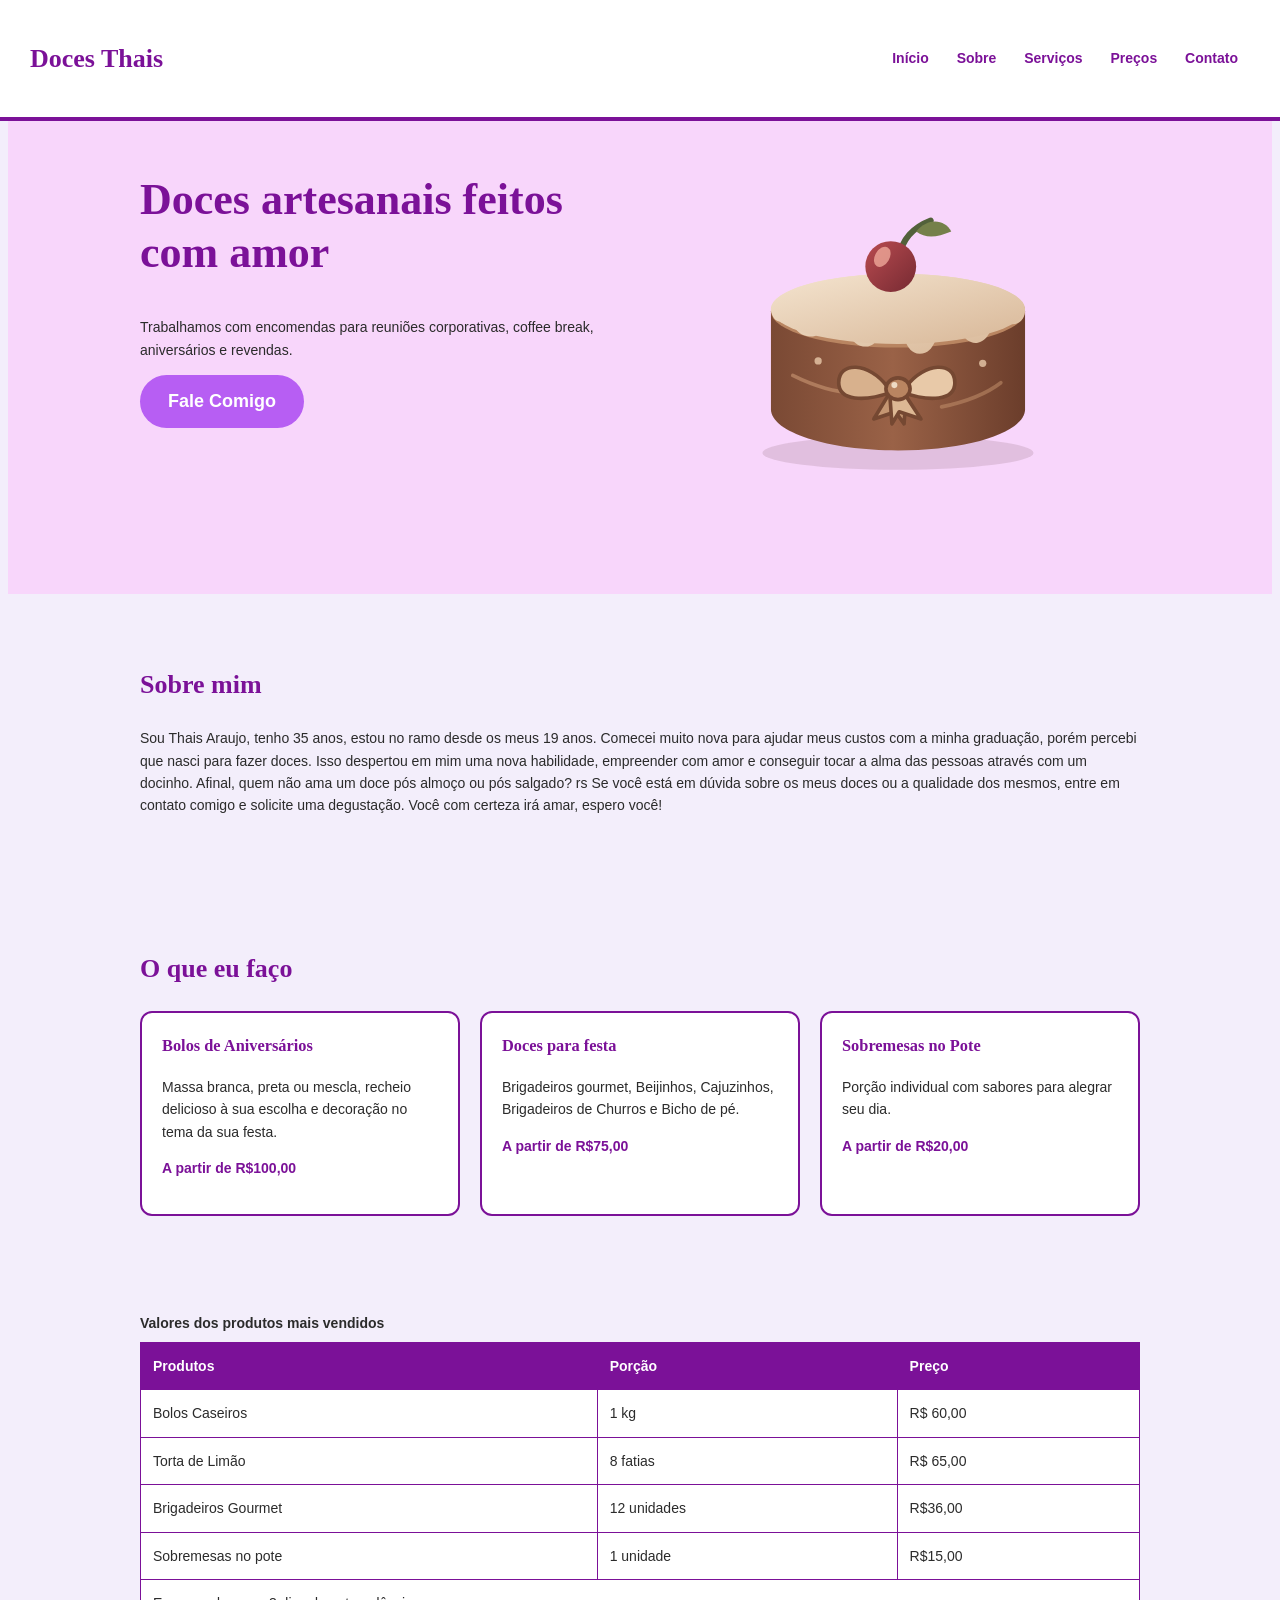
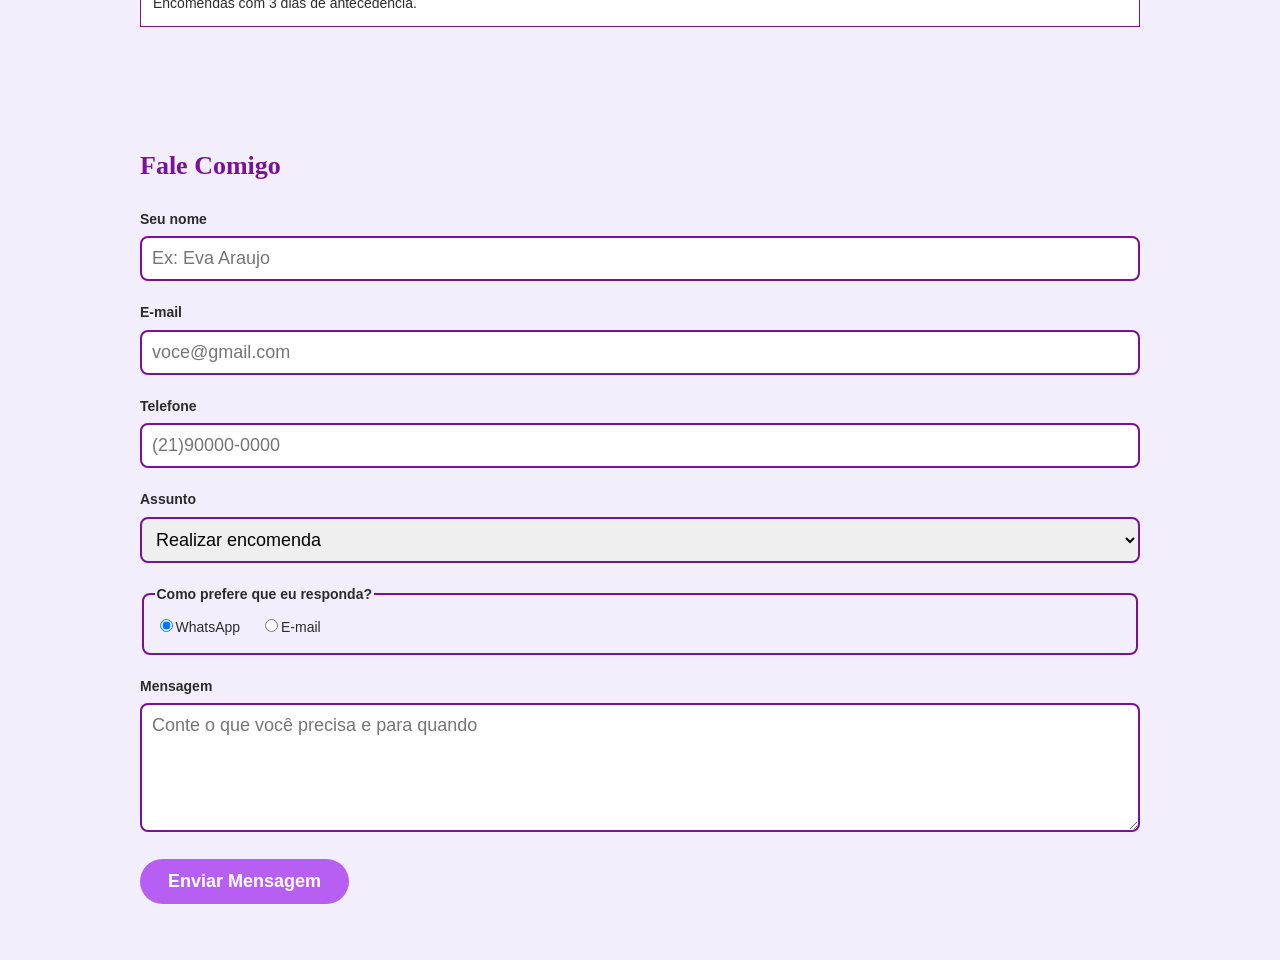
==== commit f0fea7e7: "Travei o título" ====
--- a/doces_Thais.html
+++ b/doces_Thais.html
@@ -10,7 +10,7 @@
 
 <body>
     <header>
-        <h1>Doces Thais</h1>
+        <h2 class="bobeira da thais">Doces Thais</h2>
         <nav>
             <a href="inicio">Início</a>
             <a href="sobre">Sobre</a>
--- a/style2.css
+++ b/style2.css
@@ -1,20 +1,22 @@
  body {
             margin: 2;
             font-family: Arial, Helvetica, sans-serif;
-            font-size: 18px;
+            font-size: 14px;
             line-height: 1.6;
             color: #2b2b2b;
             background-color: #f3eefb;
+            
         }
 
         h1, h2, h3, .logo {
             font-family: Georgia, "Times New Roman", serif;
             color: #7b1198;
         }
+        
 
         h2 {
-            font-size: 32px;
-            margin-top: 0;
+            font-size: 26px;
+            /* margin-top: 0; */
         }
 
         a {
@@ -40,13 +42,20 @@
         /* ---------- AULA 5: classes do topo e do banner ---------- */
         header {
             background-color: #ffffff;
-            border-bottom: 4px solid #8a2b57;
-            padding: 12px 24px;
+            border-bottom: 4px solid #7b1198;
+            padding: 16px 30px;
             display: flex;
             flex-wrap: wrap;
             justify-content: space-between;
             align-items: center;
             gap: 8px;
+
+            /* Propriedades adicionadas para fixar o menu no topo */
+            position: fixed;
+            top: 0;
+            left: 0;
+            right: 0;
+            z-index: 1000;
         }
 
         .logo {
